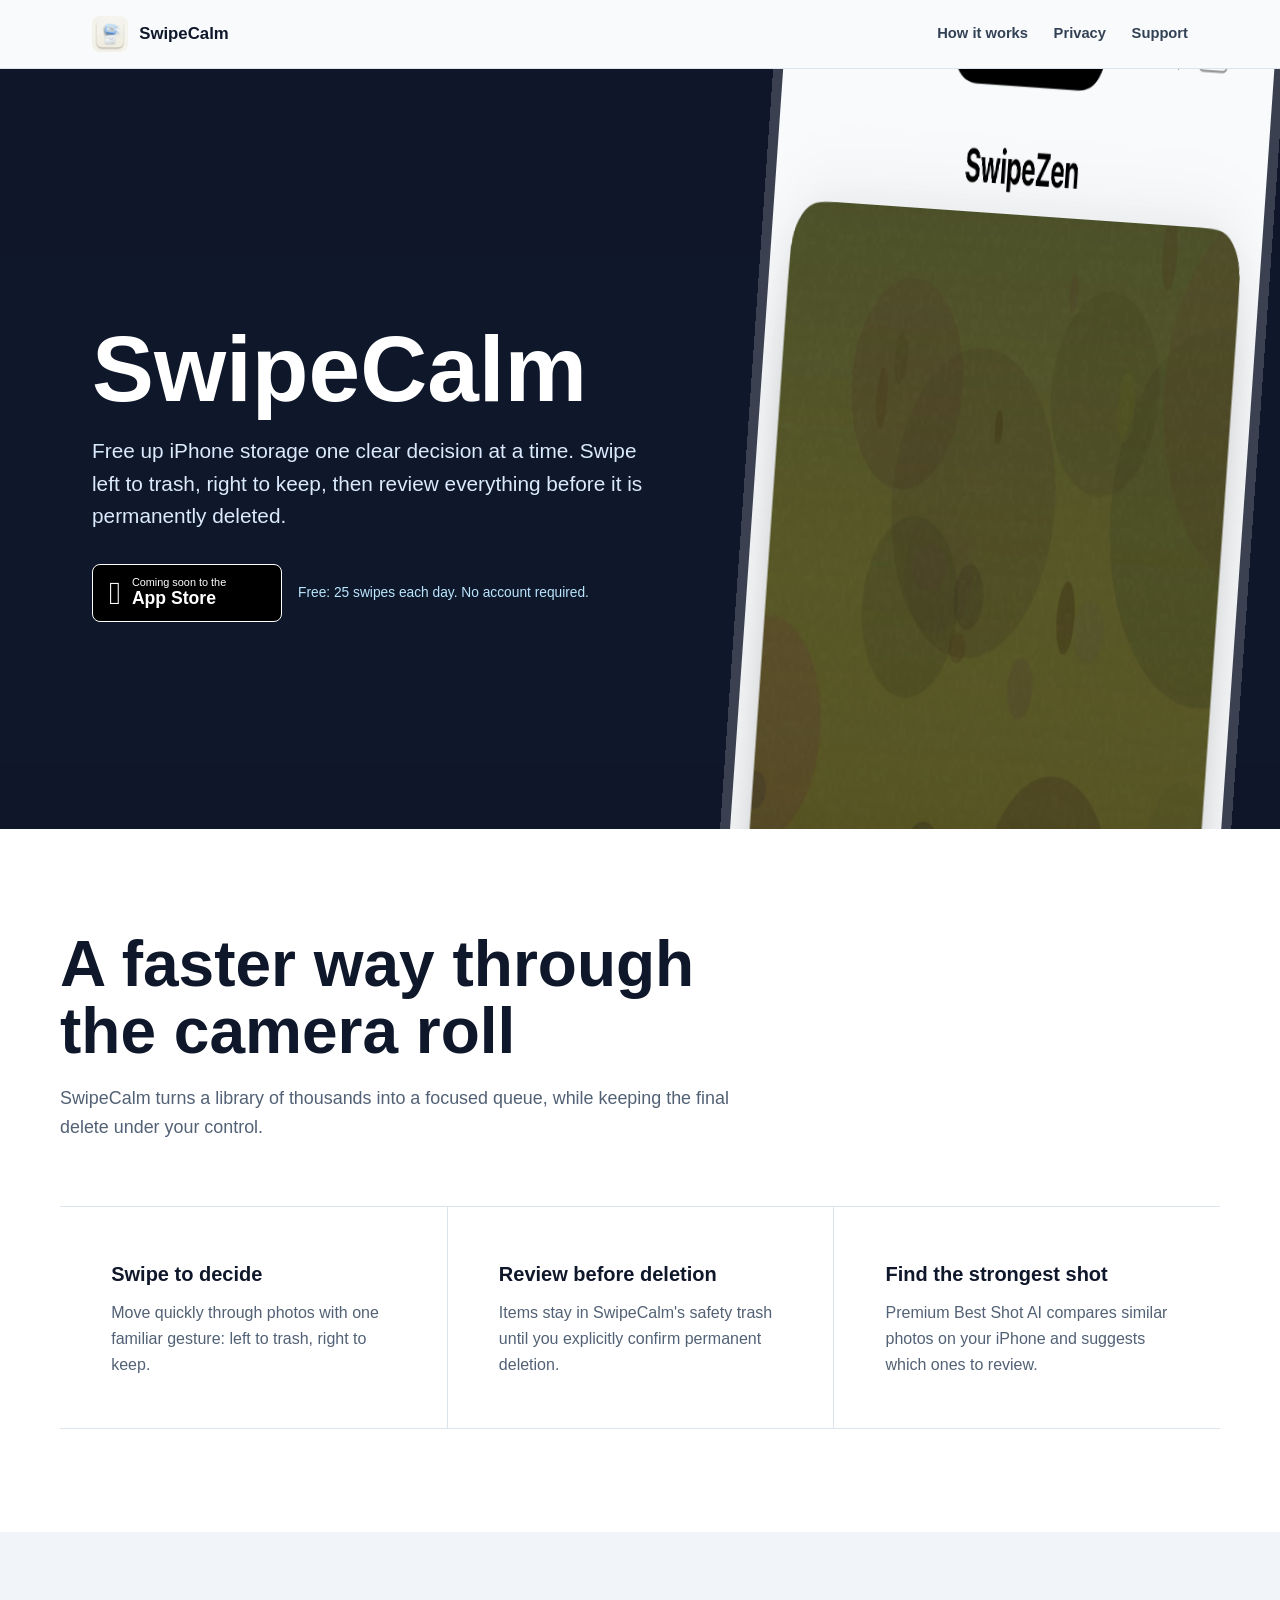
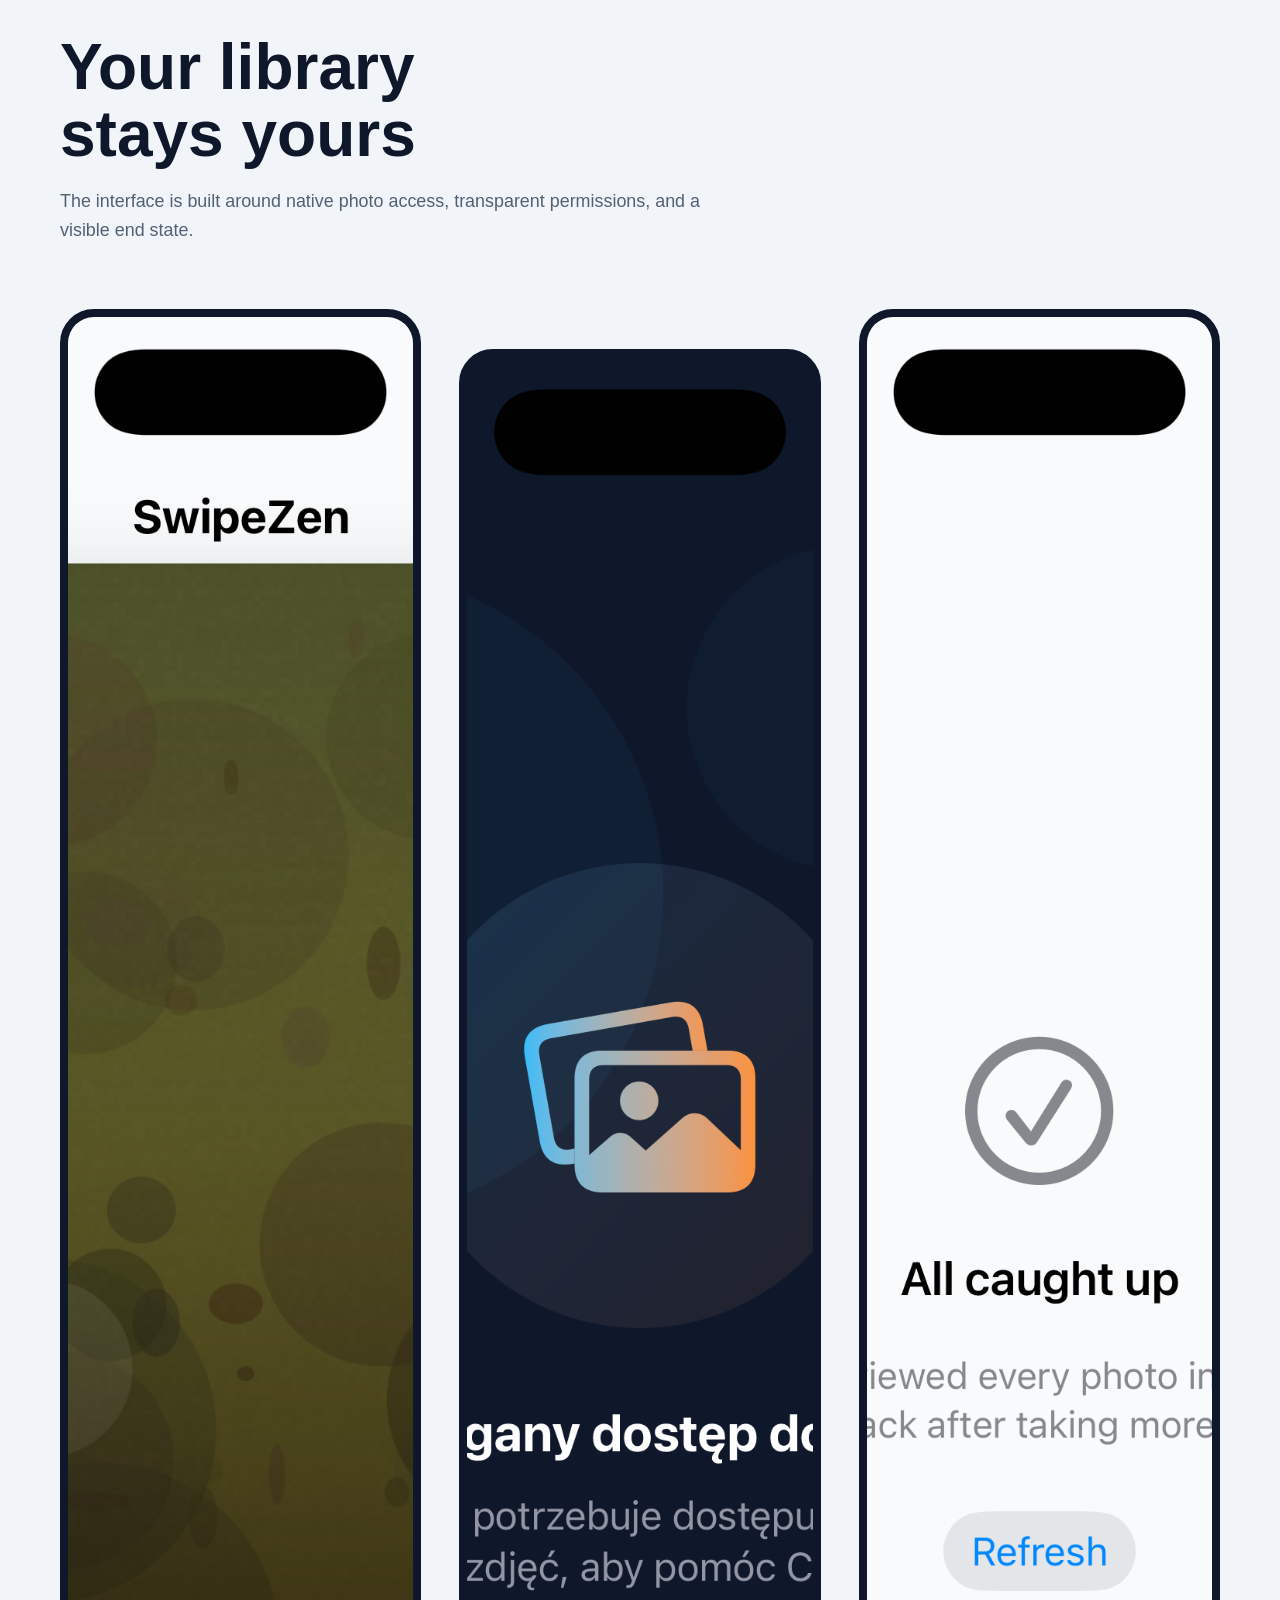
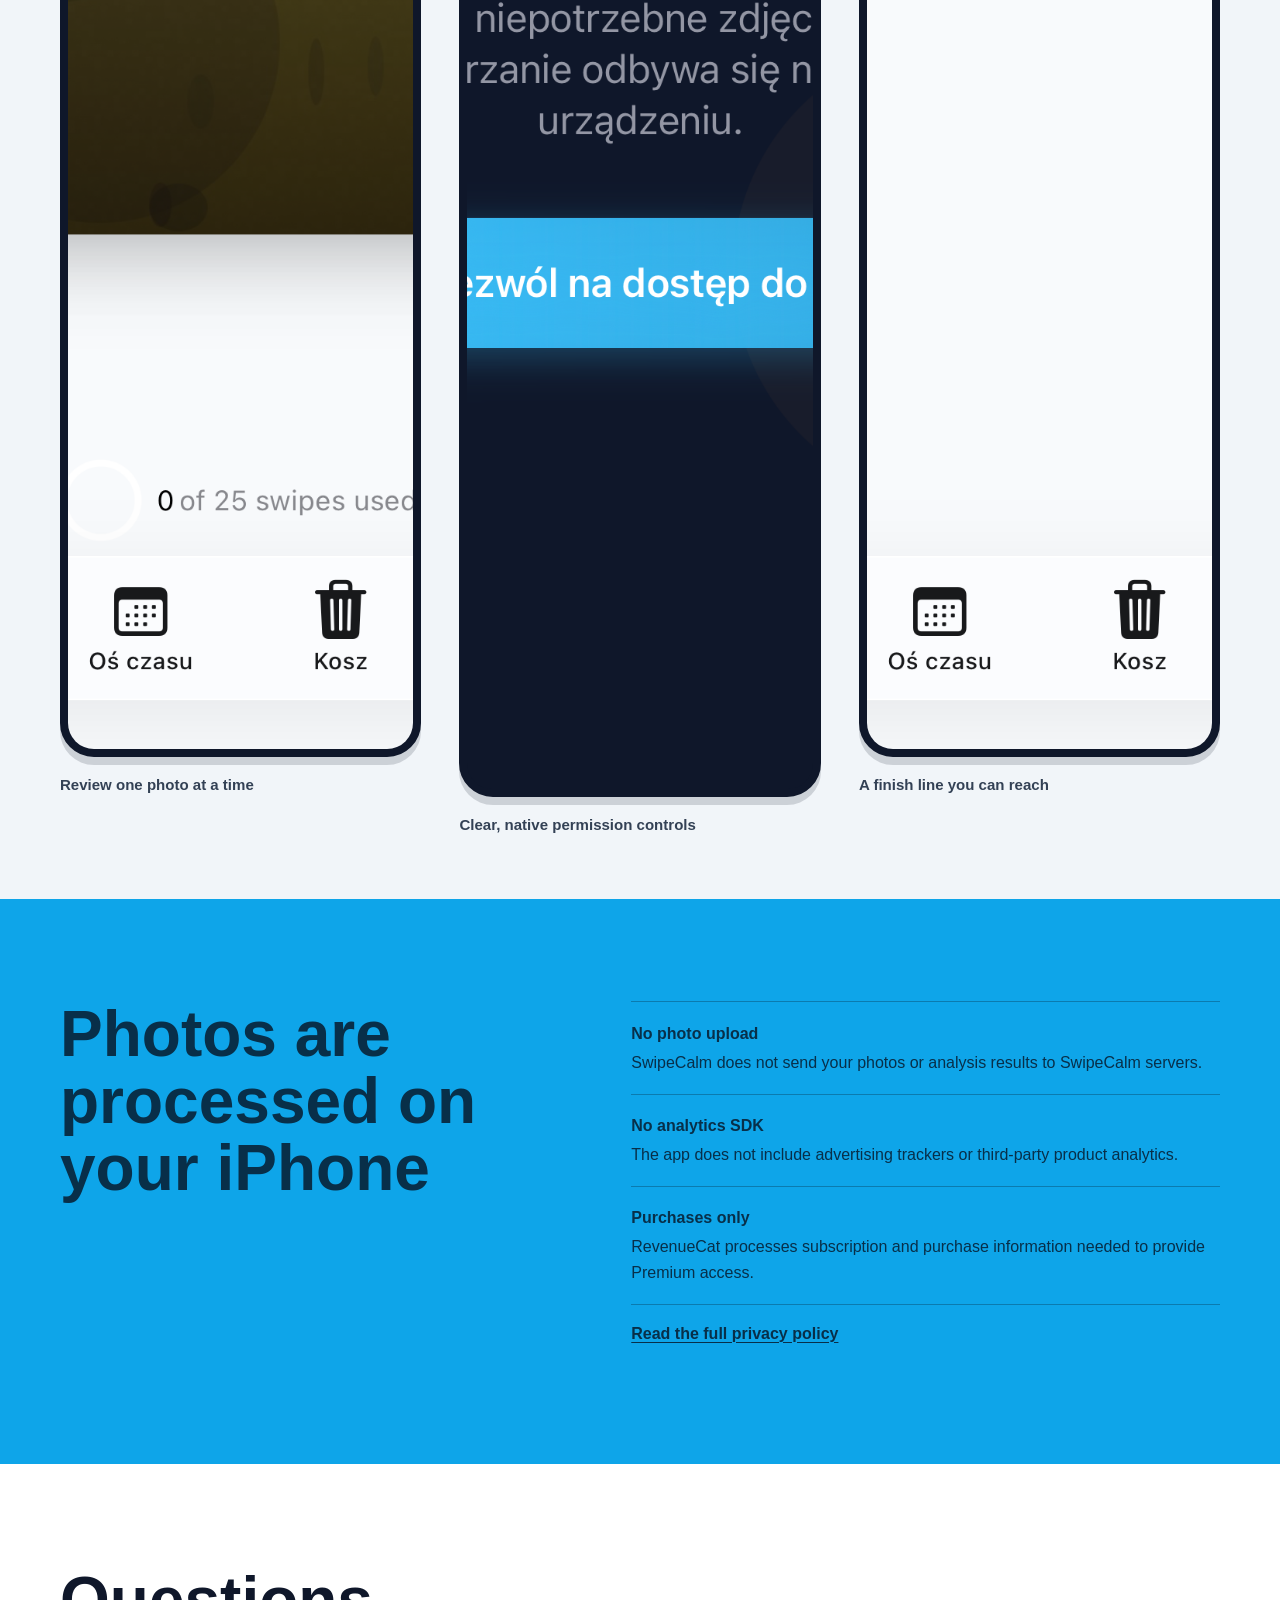
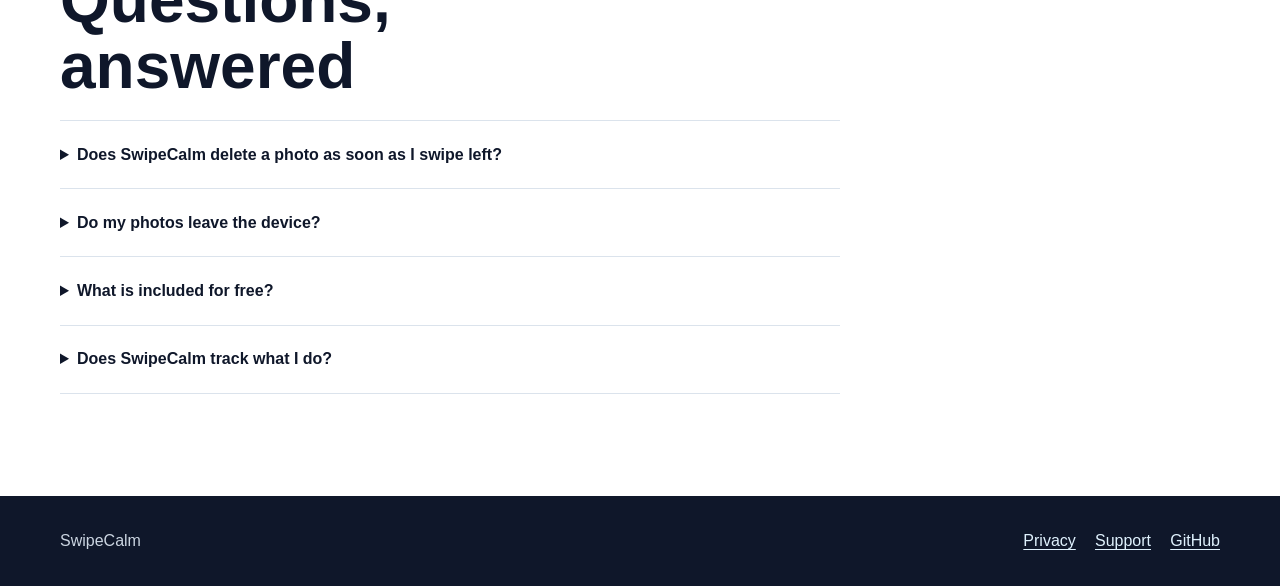
==== index.html @ 524c3151 "SwipeCalm site: landing, privacy, support" ====
<!doctype html>
<html lang="en">
<head>
  <meta charset="utf-8">
  <meta name="viewport" content="width=device-width, initial-scale=1">
  <meta name="description" content="SwipeCalm is a private, on-device iPhone photo cleaner. Swipe to keep or trash photos, review before deleting, and recover storage in minutes.">
  <meta name="theme-color" content="#0f172a">
  <title>SwipeCalm - Private photo cleanup for iPhone</title>
  <link rel="icon" href="assets/app-icon.png">
  <link rel="stylesheet" href="styles.css">
</head>
<body>
  <a class="skip-link" href="#main">Skip to content</a>

  <header class="site-header">
    <nav class="nav" aria-label="Primary navigation">
      <a class="brand" href="index.html" aria-label="SwipeCalm home">
        <img src="assets/app-icon.png" alt="" width="36" height="36">
        <span>SwipeCalm</span>
      </a>
      <div class="nav-links">
        <a href="#how-it-works">How it works</a>
        <a href="privacy.html">Privacy</a>
        <a href="support.html">Support</a>
      </div>
    </nav>
  </header>

  <main id="main">
    <section class="hero" aria-labelledby="hero-title">
      <img class="hero-shot" src="assets/swipe.png" alt="SwipeCalm swipe screen showing a photo ready for review" width="944" height="2048">
      <div class="hero-inner">
        <div class="hero-copy">
          <h1 id="hero-title">SwipeCalm</h1>
          <p>Free up iPhone storage one clear decision at a time. Swipe left to trash, right to keep, then review everything before it is permanently deleted.</p>
          <div class="hero-actions">
            <span class="store-badge" role="img" aria-label="SwipeCalm is coming soon to the App Store" aria-disabled="true">
              <span class="apple-mark" aria-hidden="true">&#63743;</span>
              <span class="store-copy">
                <small>Coming soon to the</small>
                <strong>App Store</strong>
              </span>
            </span>
            <span class="hero-note">Free: 25 swipes each day. No account required.</span>
          </div>
        </div>
      </div>
    </section>

    <section class="section benefits" id="how-it-works" aria-labelledby="benefits-title">
      <div class="section-inner">
        <h2 id="benefits-title">A faster way through the camera roll</h2>
        <p class="section-lead">SwipeCalm turns a library of thousands into a focused queue, while keeping the final delete under your control.</p>
        <div class="benefit-list">
          <article class="benefit">
            <strong>Swipe to decide</strong>
            <p>Move quickly through photos with one familiar gesture: left to trash, right to keep.</p>
          </article>
          <article class="benefit">
            <strong>Review before deletion</strong>
            <p>Items stay in SwipeCalm's safety trash until you explicitly confirm permanent deletion.</p>
          </article>
          <article class="benefit">
            <strong>Find the strongest shot</strong>
            <p>Premium Best Shot AI compares similar photos on your iPhone and suggests which ones to review.</p>
          </article>
        </div>
      </div>
    </section>

    <section class="section product-showcase" aria-labelledby="screens-title">
      <div class="section-inner">
        <h2 id="screens-title">Your library stays yours</h2>
        <p class="section-lead">The interface is built around native photo access, transparent permissions, and a visible end state.</p>
        <div class="screens" aria-label="SwipeCalm product screens">
          <figure class="screen">
            <img src="assets/swipe.png" alt="SwipeCalm swipe screen with daily allowance and Best Shot button" width="944" height="2048" loading="lazy">
            <figcaption>Review one photo at a time</figcaption>
          </figure>
          <figure class="screen">
            <img src="assets/privacy-access.png" alt="SwipeCalm photo access screen explaining on-device processing" width="944" height="2048" loading="lazy">
            <figcaption>Clear, native permission controls</figcaption>
          </figure>
          <figure class="screen">
            <img src="assets/complete.png" alt="SwipeCalm completion screen after every available photo has been reviewed" width="944" height="2048" loading="lazy">
            <figcaption>A finish line you can reach</figcaption>
          </figure>
        </div>
      </div>
    </section>

    <section class="section privacy-band" aria-labelledby="privacy-title">
      <div class="section-inner privacy-layout">
        <h2 id="privacy-title">Photos are processed on your iPhone</h2>
        <div>
          <ul class="privacy-points">
            <li><strong>No photo upload</strong>SwipeCalm does not send your photos or analysis results to SwipeCalm servers.</li>
            <li><strong>No analytics SDK</strong>The app does not include advertising trackers or third-party product analytics.</li>
            <li><strong>Purchases only</strong>RevenueCat processes subscription and purchase information needed to provide Premium access.</li>
          </ul>
          <p><a href="privacy.html">Read the full privacy policy</a></p>
        </div>
      </div>
    </section>

    <section class="section faq" aria-labelledby="faq-title">
      <div class="section-inner">
        <h2 id="faq-title">Questions, answered</h2>
        <div class="faq-list">
          <details>
            <summary>Does SwipeCalm delete a photo as soon as I swipe left?</summary>
            <p>No. A left swipe creates an item in SwipeCalm's in-app trash. The photo is permanently removed from your Apple Photos library only after you confirm deletion in the Trash screen.</p>
          </details>
          <details>
            <summary>Do my photos leave the device?</summary>
            <p>SwipeCalm does not upload photos to SwipeCalm servers. If you use iCloud Photos, iOS may download an original from your own iCloud library so it can be displayed or analyzed locally.</p>
          </details>
          <details>
            <summary>What is included for free?</summary>
            <p>The free tier includes 25 swipes per day. Premium removes the daily swipe limit and unlocks Best Shot AI.</p>
          </details>
          <details>
            <summary>Does SwipeCalm track what I do?</summary>
            <p>No advertising or product analytics SDK is included. RevenueCat receives purchase-related information solely to provide and restore subscriptions.</p>
          </details>
        </div>
      </div>
    </section>
  </main>

  <footer class="site-footer">
    <div class="footer-inner">
      <span>SwipeCalm</span>
      <div class="footer-links">
        <a href="privacy.html">Privacy</a>
        <a href="support.html">Support</a>
        <a href="https://github.com/PrzemekBo/SwipeCalm" rel="noreferrer">GitHub</a>
      </div>
    </div>
  </footer>
</body>
</html>
---- styles.css ----
:root {
  color-scheme: light;
  --ink: #0f172a;
  --ink-soft: #334155;
  --muted: #526175;
  --line: #dbe3ec;
  --surface: #ffffff;
  --background: #f8fafc;
  --grouped: #f1f5f9;
  --primary: #0ea5e9;
  --primary-dark: #075985;
  --secondary: #f97316;
  --navy: #0f172a;
  --success: #22c55e;
  --content: 1160px;
  --radius: 8px;
  --z-nav: 20;
}

* {
  box-sizing: border-box;
}

html {
  scroll-behavior: smooth;
}

body {
  margin: 0;
  background: var(--background);
  color: var(--ink);
  font-family: -apple-system, BlinkMacSystemFont, "Segoe UI", sans-serif;
  font-size: 16px;
  line-height: 1.6;
  letter-spacing: 0;
}

img {
  display: block;
  max-width: 100%;
}

a {
  color: var(--primary-dark);
  text-decoration-thickness: 1px;
  text-underline-offset: 0.18em;
}

a:hover {
  text-decoration-thickness: 2px;
}

a:focus-visible,
button:focus-visible,
summary:focus-visible {
  outline: 3px solid var(--secondary);
  outline-offset: 4px;
}

.skip-link {
  position: fixed;
  left: 1rem;
  top: 1rem;
  z-index: 100;
  padding: 0.7rem 1rem;
  background: var(--surface);
  color: var(--ink);
  border-radius: 4px;
  transform: translateY(-180%);
}

.skip-link:focus {
  transform: translateY(0);
}

.site-header {
  position: sticky;
  top: 0;
  z-index: var(--z-nav);
  background: rgba(248, 250, 252, 0.96);
  border-bottom: 1px solid var(--line);
}

.nav {
  min-height: 68px;
  max-width: var(--content);
  margin: 0 auto;
  padding: 0.6rem clamp(1rem, 4vw, 2rem);
  display: flex;
  align-items: center;
  justify-content: space-between;
  gap: 1rem;
}

.brand {
  display: inline-flex;
  align-items: center;
  gap: 0.7rem;
  color: var(--ink);
  font-size: 1.05rem;
  font-weight: 760;
  text-decoration: none;
}

.brand img {
  width: 36px;
  height: 36px;
  border-radius: 8px;
}

.nav-links {
  display: flex;
  align-items: center;
  gap: clamp(0.8rem, 2.6vw, 1.6rem);
}

.nav-links a {
  color: var(--ink-soft);
  font-size: 0.92rem;
  font-weight: 650;
  text-decoration: none;
}

.hero {
  position: relative;
  min-height: min(760px, calc(100svh - 7rem));
  overflow: hidden;
  background-color: var(--navy);
  color: white;
}

.hero::before {
  content: "";
  position: absolute;
  inset: 0;
  background: rgba(15, 23, 42, 0.34);
  pointer-events: none;
}

.hero-shot {
  position: absolute;
  width: min(44vw, 510px);
  top: -7rem;
  right: max(4vw, calc((100vw - var(--content)) / 2));
  border: 10px solid rgba(255, 255, 255, 0.18);
  border-radius: 44px;
  transform: rotate(4deg);
  box-shadow: 0 8px 0 rgba(0, 0, 0, 0.24);
  animation: settle 700ms cubic-bezier(0.16, 1, 0.3, 1) both;
}

.hero-inner {
  position: relative;
  z-index: 1;
  max-width: var(--content);
  min-height: inherit;
  margin: 0 auto;
  padding: clamp(4rem, 9vw, 7rem) clamp(1rem, 4vw, 2rem) 4rem;
  display: flex;
  align-items: center;
}

.hero-copy {
  width: min(58%, 650px);
}

.hero h1 {
  max-width: 11ch;
  margin: 0 0 1.35rem;
  font-size: 5.8rem;
  line-height: 0.97;
  letter-spacing: 0;
  text-wrap: balance;
}

.hero p {
  max-width: 58ch;
  margin: 0 0 2rem;
  color: #dbeafe;
  font-size: 1.3rem;
  line-height: 1.55;
  text-wrap: pretty;
}

.hero-actions {
  display: flex;
  flex-wrap: wrap;
  align-items: center;
  gap: 1rem;
}

.store-badge {
  min-width: 190px;
  min-height: 58px;
  padding: 0.55rem 1rem;
  display: inline-flex;
  align-items: center;
  gap: 0.7rem;
  background: #000000;
  color: #ffffff;
  border: 1px solid #ffffff;
  border-radius: 8px;
  text-decoration: none;
}

.store-badge[aria-disabled="true"] {
  cursor: default;
}

.apple-mark {
  font-size: 2rem;
  line-height: 1;
}

.store-copy {
  display: grid;
  line-height: 1.1;
}

.store-copy small {
  font-size: 0.68rem;
}

.store-copy strong {
  font-size: 1.1rem;
}

.hero-note {
  color: #bae6fd;
  font-size: 0.86rem;
}

.section {
  padding: clamp(4rem, 8vw, 7rem) clamp(1rem, 4vw, 2rem);
}

.section-inner {
  max-width: var(--content);
  margin: 0 auto;
}

.section h2 {
  max-width: 18ch;
  margin: 0 0 1.25rem;
  font-size: 4rem;
  line-height: 1.04;
  letter-spacing: 0;
  text-wrap: balance;
}

.section-lead {
  max-width: 68ch;
  margin: 0 0 clamp(2.5rem, 5vw, 4.5rem);
  color: var(--muted);
  font-size: 1.12rem;
  text-wrap: pretty;
}

.benefits {
  background: var(--surface);
}

.benefit-list {
  display: grid;
  grid-template-columns: repeat(3, 1fr);
  border-top: 1px solid var(--line);
  border-bottom: 1px solid var(--line);
}

.benefit {
  padding: clamp(1.8rem, 4vw, 3.3rem);
}

.benefit + .benefit {
  border-left: 1px solid var(--line);
}

.benefit strong {
  display: block;
  margin-bottom: 0.65rem;
  font-size: 1.25rem;
}

.benefit p {
  margin: 0;
  color: var(--muted);
}

.product-showcase {
  background: var(--grouped);
}

.screens {
  display: grid;
  grid-template-columns: repeat(3, minmax(0, 1fr));
  align-items: end;
  gap: clamp(1rem, 3vw, 2.4rem);
}

.screen {
  margin: 0;
}

.screen:nth-child(2) {
  transform: translateY(2.5rem);
}

.screen img {
  width: 100%;
  aspect-ratio: 9 / 19.5;
  object-fit: cover;
  object-position: top;
  background: var(--navy);
  border: 8px solid var(--navy);
  border-radius: 34px;
  box-shadow: 0 8px 0 rgba(15, 23, 42, 0.16);
}

.screen figcaption {
  padding-top: 1rem;
  color: var(--ink-soft);
  font-size: 0.94rem;
  font-weight: 650;
}

.privacy-band {
  background: var(--primary);
  color: #082f49;
}

.privacy-layout {
  display: grid;
  grid-template-columns: minmax(0, 0.9fr) minmax(300px, 1.1fr);
  gap: clamp(2rem, 7vw, 6rem);
  align-items: start;
}

.privacy-band h2 {
  margin-bottom: 0;
}

.privacy-points {
  margin: 0;
  padding: 0;
  list-style: none;
  border-top: 1px solid rgba(8, 47, 73, 0.36);
}

.privacy-points li {
  padding: 1.15rem 0;
  border-bottom: 1px solid rgba(8, 47, 73, 0.36);
}

.privacy-points strong {
  display: block;
  margin-bottom: 0.2rem;
}

.privacy-band a {
  color: #082f49;
  font-weight: 750;
}

.faq {
  background: var(--surface);
}

.faq-list {
  max-width: 780px;
  border-top: 1px solid var(--line);
}

.faq details {
  border-bottom: 1px solid var(--line);
}

.faq summary {
  padding: 1.3rem 2.5rem 1.3rem 0;
  cursor: pointer;
  font-weight: 750;
}

.faq details p {
  max-width: 68ch;
  margin: 0;
  padding: 0 0 1.4rem;
  color: var(--muted);
}

.site-footer {
  padding: 2rem clamp(1rem, 4vw, 2rem);
  background: var(--navy);
  color: #cbd5e1;
}

.footer-inner {
  max-width: var(--content);
  margin: 0 auto;
  display: flex;
  flex-wrap: wrap;
  align-items: center;
  justify-content: space-between;
  gap: 1rem;
}

.footer-links {
  display: flex;
  flex-wrap: wrap;
  gap: 1.2rem;
}

.site-footer a {
  color: #e0f2fe;
}

.legal-main {
  background: var(--surface);
}

.legal-document {
  max-width: 820px;
  margin: 0 auto;
  padding: clamp(3rem, 8vw, 6rem) clamp(1rem, 4vw, 2rem);
}

.legal-header {
  padding-bottom: 2.5rem;
  border-bottom: 1px solid var(--line);
}

.eyebrow {
  margin: 0 0 0.75rem;
  color: var(--primary-dark);
  font-size: 0.82rem;
  font-weight: 800;
  text-transform: uppercase;
}

.legal-header h1,
.support-intro h1 {
  margin: 0 0 1rem;
  font-size: 4.5rem;
  line-height: 1;
  letter-spacing: 0;
  text-wrap: balance;
}

.legal-summary {
  max-width: 60ch;
  margin: 0 0 1rem;
  color: var(--ink-soft);
  font-size: 1.15rem;
}

.effective-date {
  margin: 0;
  color: var(--muted);
  font-size: 0.92rem;
}

.legal-document section {
  padding-top: 2.5rem;
}

.legal-document h2 {
  margin: 2.5rem 0 0.75rem;
  font-size: 1.55rem;
  line-height: 1.2;
}

.legal-document section:first-of-type h2 {
  margin-top: 0;
}

.legal-document p,
.legal-document li {
  max-width: 72ch;
  color: var(--ink-soft);
}

.legal-document li + li {
  margin-top: 0.55rem;
}

.notice {
  padding: 1rem;
  background: #e0f2fe;
  border: 1px solid #7dd3fc;
  border-radius: var(--radius);
  color: #0c4a6e;
}

.support-main {
  background: var(--surface);
}

.support-intro {
  max-width: var(--content);
  min-height: 590px;
  margin: 0 auto;
  padding: clamp(3rem, 8vw, 6rem) clamp(1rem, 4vw, 2rem);
  display: grid;
  grid-template-columns: minmax(0, 1.15fr) minmax(260px, 0.55fr);
  align-items: center;
  gap: clamp(2rem, 7vw, 6rem);
}

.support-intro > div > p:not(.eyebrow):not(.privacy-reminder) {
  max-width: 58ch;
  color: var(--ink-soft);
  font-size: 1.12rem;
}

.support-intro img {
  width: min(100%, 320px);
  justify-self: center;
  aspect-ratio: 9 / 19.5;
  object-fit: cover;
  object-position: top;
  border: 8px solid var(--navy);
  border-radius: 34px;
  box-shadow: 0 8px 0 rgba(15, 23, 42, 0.16);
}

.primary-link {
  display: inline-flex;
  min-height: 48px;
  padding: 0.7rem 1rem;
  align-items: center;
  background: var(--navy);
  color: white;
  border-radius: var(--radius);
  font-weight: 750;
  text-decoration: none;
}

.privacy-reminder {
  max-width: 62ch;
  color: var(--muted);
  font-size: 0.86rem;
}

.support-content {
  padding: clamp(4rem, 8vw, 7rem) clamp(1rem, 4vw, 2rem);
  background: var(--grouped);
}

.support-content > h2,
.support-list,
.support-footer-band {
  max-width: var(--content);
  margin-left: auto;
  margin-right: auto;
}

.support-content > h2,
.support-footer-band h2 {
  margin-top: 0;
  font-size: 2.5rem;
  line-height: 1.1;
}

.support-list {
  display: grid;
  grid-template-columns: repeat(2, minmax(0, 1fr));
  border-top: 1px solid var(--line);
}

.support-list article {
  padding: 1.7rem 2rem 1.7rem 0;
  border-bottom: 1px solid var(--line);
}

.support-list article:nth-child(even) {
  padding-right: 0;
  padding-left: 2rem;
  border-left: 1px solid var(--line);
}

.support-list h3 {
  margin: 0 0 0.5rem;
  font-size: 1.15rem;
}

.support-list p {
  margin: 0;
  color: var(--muted);
}

.support-footer-band {
  padding: clamp(4rem, 8vw, 7rem) clamp(1rem, 4vw, 2rem);
}

.support-footer-band > p {
  max-width: 68ch;
  color: var(--muted);
}

.support-actions {
  display: flex;
  flex-wrap: wrap;
  gap: 1rem 1.5rem;
  margin-top: 1.6rem;
  font-weight: 700;
}

@keyframes settle {
  from {
    opacity: 0.7;
    transform: translateY(22px) rotate(4deg);
  }
  to {
    opacity: 1;
    transform: translateY(0) rotate(4deg);
  }
}

@media (max-width: 820px) {
  .nav-links a:first-child {
    display: none;
  }

  .hero {
    min-height: calc(100svh - 10.5rem);
  }

  .hero-shot {
    width: 330px;
    top: 16rem;
    right: -4.6rem;
    opacity: 0.48;
  }

  .hero-copy {
    width: min(100%, 590px);
    align-self: flex-start;
  }

  .hero h1 {
    font-size: 4.8rem;
  }

  .section h2 {
    font-size: 3.25rem;
  }

  .benefit-list,
  .privacy-layout {
    grid-template-columns: 1fr;
  }

  .benefit + .benefit {
    border-left: 0;
    border-top: 1px solid var(--line);
  }

  .screens {
    display: flex;
    gap: 1rem;
    overflow-x: auto;
    padding-bottom: 1rem;
    scroll-snap-type: x mandatory;
  }

  .screen {
    flex: 0 0 min(76vw, 330px);
    scroll-snap-align: center;
  }

  .screen:nth-child(2) {
    transform: none;
  }

  .support-intro {
    grid-template-columns: 1fr;
  }

  .support-intro img {
    display: none;
  }

  .support-list {
    grid-template-columns: 1fr;
  }

  .support-list article,
  .support-list article:nth-child(even) {
    padding: 1.4rem 0;
    border-left: 0;
  }
}

@media (max-width: 520px) {
  .nav {
    min-height: 62px;
  }

  .nav-links {
    gap: 0.8rem;
  }

  .nav-links a {
    font-size: 0.82rem;
  }

  .hero-inner {
    padding-top: 3.5rem;
  }

  .hero-shot {
    top: 29rem;
  }

  .hero h1,
  .legal-header h1,
  .support-intro h1 {
    font-size: 3rem;
  }

  .hero p {
    font-size: 1.05rem;
  }

  .section h2 {
    font-size: 2.4rem;
  }

  .section {
    padding-top: 3rem;
  }

  .hero-note {
    flex-basis: 100%;
    max-width: 260px;
  }
}

@media (prefers-reduced-motion: reduce) {
  html {
    scroll-behavior: auto;
  }

  *,
  *::before,
  *::after {
    animation-duration: 0.01ms !important;
    animation-iteration-count: 1 !important;
    transition-duration: 0.01ms !important;
  }
}
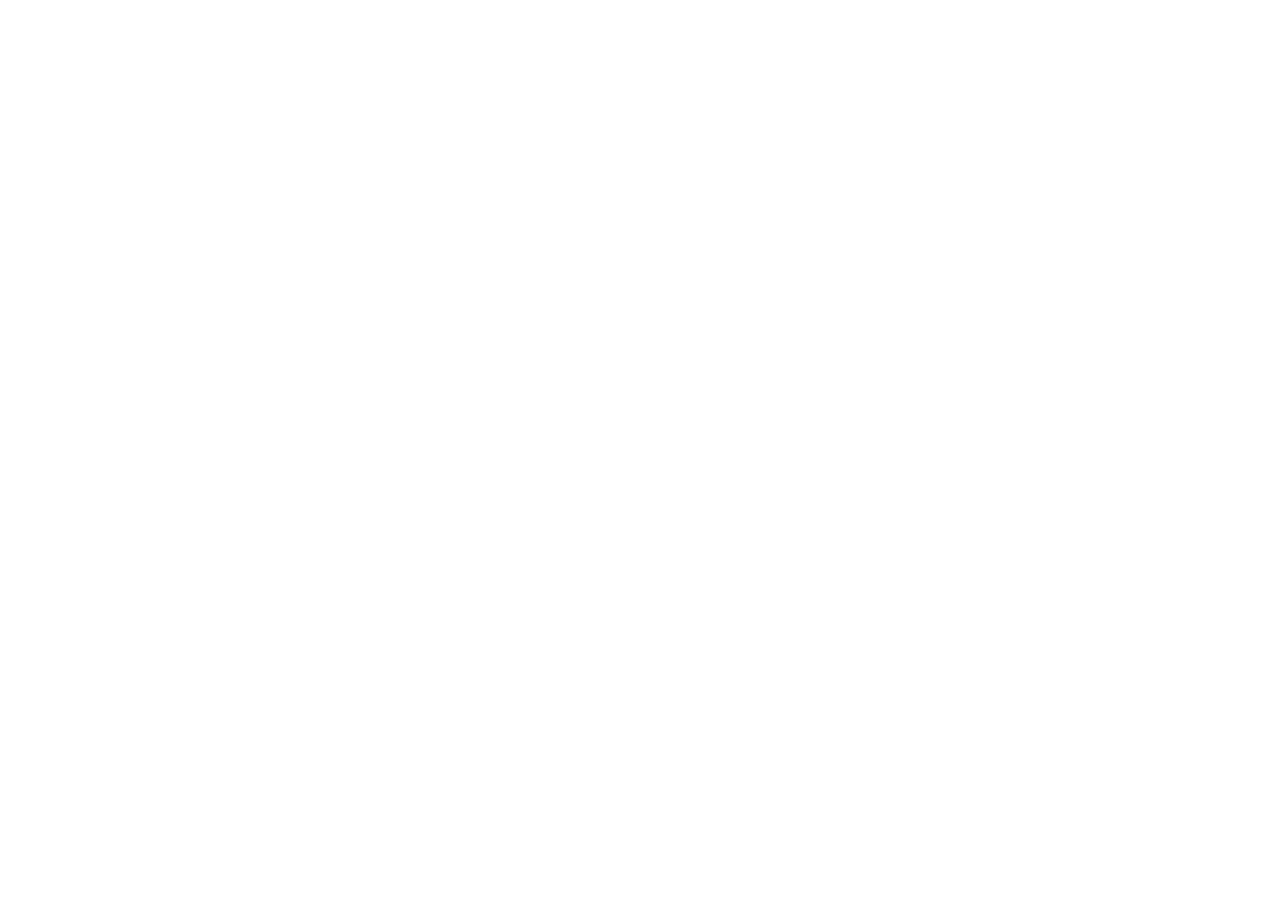
==== commit 275a3b18: "sync site from SwipeCalm site/ (d30bae9)" ====
--- a/index.html
+++ b/index.html
@@ -1,142 +1,28 @@
 <!doctype html>
 <html lang="en">
-<head>
-  <meta charset="utf-8">
-  <meta name="viewport" content="width=device-width, initial-scale=1">
-  <meta name="description" content="SwipeCalm is a private, on-device iPhone photo cleaner. Swipe to keep or trash photos, review before deleting, and recover storage in minutes.">
-  <meta name="theme-color" content="#0f172a">
-  <title>SwipeCalm - Private photo cleanup for iPhone</title>
-  <link rel="icon" href="assets/app-icon.png">
-  <link rel="stylesheet" href="styles.css">
-</head>
-<body>
-  <a class="skip-link" href="#main">Skip to content</a>
-
-  <header class="site-header">
-    <nav class="nav" aria-label="Primary navigation">
-      <a class="brand" href="index.html" aria-label="SwipeCalm home">
-        <img src="assets/app-icon.png" alt="" width="36" height="36">
-        <span>SwipeCalm</span>
-      </a>
-      <div class="nav-links">
-        <a href="#how-it-works">How it works</a>
-        <a href="privacy.html">Privacy</a>
-        <a href="support.html">Support</a>
-      </div>
-    </nav>
-  </header>
-
-  <main id="main">
-    <section class="hero" aria-labelledby="hero-title">
-      <img class="hero-shot" src="assets/swipe.png" alt="SwipeCalm swipe screen showing a photo ready for review" width="944" height="2048">
-      <div class="hero-inner">
-        <div class="hero-copy">
-          <h1 id="hero-title">SwipeCalm</h1>
-          <p>Free up iPhone storage one clear decision at a time. Swipe left to trash, right to keep, then review everything before it is permanently deleted.</p>
-          <div class="hero-actions">
-            <span class="store-badge" role="img" aria-label="SwipeCalm is coming soon to the App Store" aria-disabled="true">
-              <span class="apple-mark" aria-hidden="true">&#63743;</span>
-              <span class="store-copy">
-                <small>Coming soon to the</small>
-                <strong>App Store</strong>
-              </span>
-            </span>
-            <span class="hero-note">Free: 25 swipes each day. No account required.</span>
-          </div>
-        </div>
-      </div>
-    </section>
-
-    <section class="section benefits" id="how-it-works" aria-labelledby="benefits-title">
-      <div class="section-inner">
-        <h2 id="benefits-title">A faster way through the camera roll</h2>
-        <p class="section-lead">SwipeCalm turns a library of thousands into a focused queue, while keeping the final delete under your control.</p>
-        <div class="benefit-list">
-          <article class="benefit">
-            <strong>Swipe to decide</strong>
-            <p>Move quickly through photos with one familiar gesture: left to trash, right to keep.</p>
-          </article>
-          <article class="benefit">
-            <strong>Review before deletion</strong>
-            <p>Items stay in SwipeCalm's safety trash until you explicitly confirm permanent deletion.</p>
-          </article>
-          <article class="benefit">
-            <strong>Find the strongest shot</strong>
-            <p>Premium Best Shot AI compares similar photos on your iPhone and suggests which ones to review.</p>
-          </article>
-        </div>
-      </div>
-    </section>
-
-    <section class="section product-showcase" aria-labelledby="screens-title">
-      <div class="section-inner">
-        <h2 id="screens-title">Your library stays yours</h2>
-        <p class="section-lead">The interface is built around native photo access, transparent permissions, and a visible end state.</p>
-        <div class="screens" aria-label="SwipeCalm product screens">
-          <figure class="screen">
-            <img src="assets/swipe.png" alt="SwipeCalm swipe screen with daily allowance and Best Shot button" width="944" height="2048" loading="lazy">
-            <figcaption>Review one photo at a time</figcaption>
-          </figure>
-          <figure class="screen">
-            <img src="assets/privacy-access.png" alt="SwipeCalm photo access screen explaining on-device processing" width="944" height="2048" loading="lazy">
-            <figcaption>Clear, native permission controls</figcaption>
-          </figure>
-          <figure class="screen">
-            <img src="assets/complete.png" alt="SwipeCalm completion screen after every available photo has been reviewed" width="944" height="2048" loading="lazy">
-            <figcaption>A finish line you can reach</figcaption>
-          </figure>
-        </div>
-      </div>
-    </section>
-
-    <section class="section privacy-band" aria-labelledby="privacy-title">
-      <div class="section-inner privacy-layout">
-        <h2 id="privacy-title">Photos are processed on your iPhone</h2>
-        <div>
-          <ul class="privacy-points">
-            <li><strong>No photo upload</strong>SwipeCalm does not send your photos or analysis results to SwipeCalm servers.</li>
-            <li><strong>No analytics SDK</strong>The app does not include advertising trackers or third-party product analytics.</li>
-            <li><strong>Purchases only</strong>RevenueCat processes subscription and purchase information needed to provide Premium access.</li>
-          </ul>
-          <p><a href="privacy.html">Read the full privacy policy</a></p>
-        </div>
-      </div>
-    </section>
-
-    <section class="section faq" aria-labelledby="faq-title">
-      <div class="section-inner">
-        <h2 id="faq-title">Questions, answered</h2>
-        <div class="faq-list">
-          <details>
-            <summary>Does SwipeCalm delete a photo as soon as I swipe left?</summary>
-            <p>No. A left swipe creates an item in SwipeCalm's in-app trash. The photo is permanently removed from your Apple Photos library only after you confirm deletion in the Trash screen.</p>
-          </details>
-          <details>
-            <summary>Do my photos leave the device?</summary>
-            <p>SwipeCalm does not upload photos to SwipeCalm servers. If you use iCloud Photos, iOS may download an original from your own iCloud library so it can be displayed or analyzed locally.</p>
-          </details>
-          <details>
-            <summary>What is included for free?</summary>
-            <p>The free tier includes 25 swipes per day. Premium removes the daily swipe limit and unlocks Best Shot AI.</p>
-          </details>
-          <details>
-            <summary>Does SwipeCalm track what I do?</summary>
-            <p>No advertising or product analytics SDK is included. RevenueCat receives purchase-related information solely to provide and restore subscriptions.</p>
-          </details>
-        </div>
-      </div>
-    </section>
-  </main>
-
-  <footer class="site-footer">
-    <div class="footer-inner">
-      <span>SwipeCalm</span>
-      <div class="footer-links">
-        <a href="privacy.html">Privacy</a>
-        <a href="support.html">Support</a>
-        <a href="https://github.com/PrzemekBo/SwipeCalm" rel="noreferrer">GitHub</a>
-      </div>
-    </div>
-  </footer>
-</body>
+  <head>
+    <meta charset="UTF-8" />
+    <meta name="viewport" content="width=device-width, initial-scale=1.0" />
+    <meta name="description" content="SwipeCalm - Your camera roll, 10 minutes to calm. Clean up your photos with simple swipes.">
+    <meta name="theme-color" content="#0F172A">
+    <title>SwipeCalm: Clean Photos Fast</title>
+    
+    <!-- Open Graph -->
+    <meta property="og:title" content="SwipeCalm: Clean Photos Fast">
+    <meta property="og:description" content="Your camera roll, 10 minutes to calm. Clean up your photos with simple swipes.">
+    <meta property="og:image" content="/swipecalm-site/hero-poster.webp">
+    <meta property="og:url" content="https://przemekbo.github.io/swipecalm-site/">
+    <meta property="og:type" content="website">
+    
+    <!-- Favicon -->
+    <link rel="icon" type="image/png" href="/swipecalm-site/app-icon.png">
+    
+    <!-- Self-hosted fonts (no third-party font CDN) -->
+    <link rel="stylesheet" href="/swipecalm-site/fonts/fonts.css">
+    <script type="module" crossorigin src="/swipecalm-site/_vite/index-iNLy-yK2.js"></script>
+    <link rel="stylesheet" crossorigin href="/swipecalm-site/_vite/index-DnHrSzLy.css">
+  </head>
+  <body>
+    <div id="root"></div>
+  </body>
 </html>
